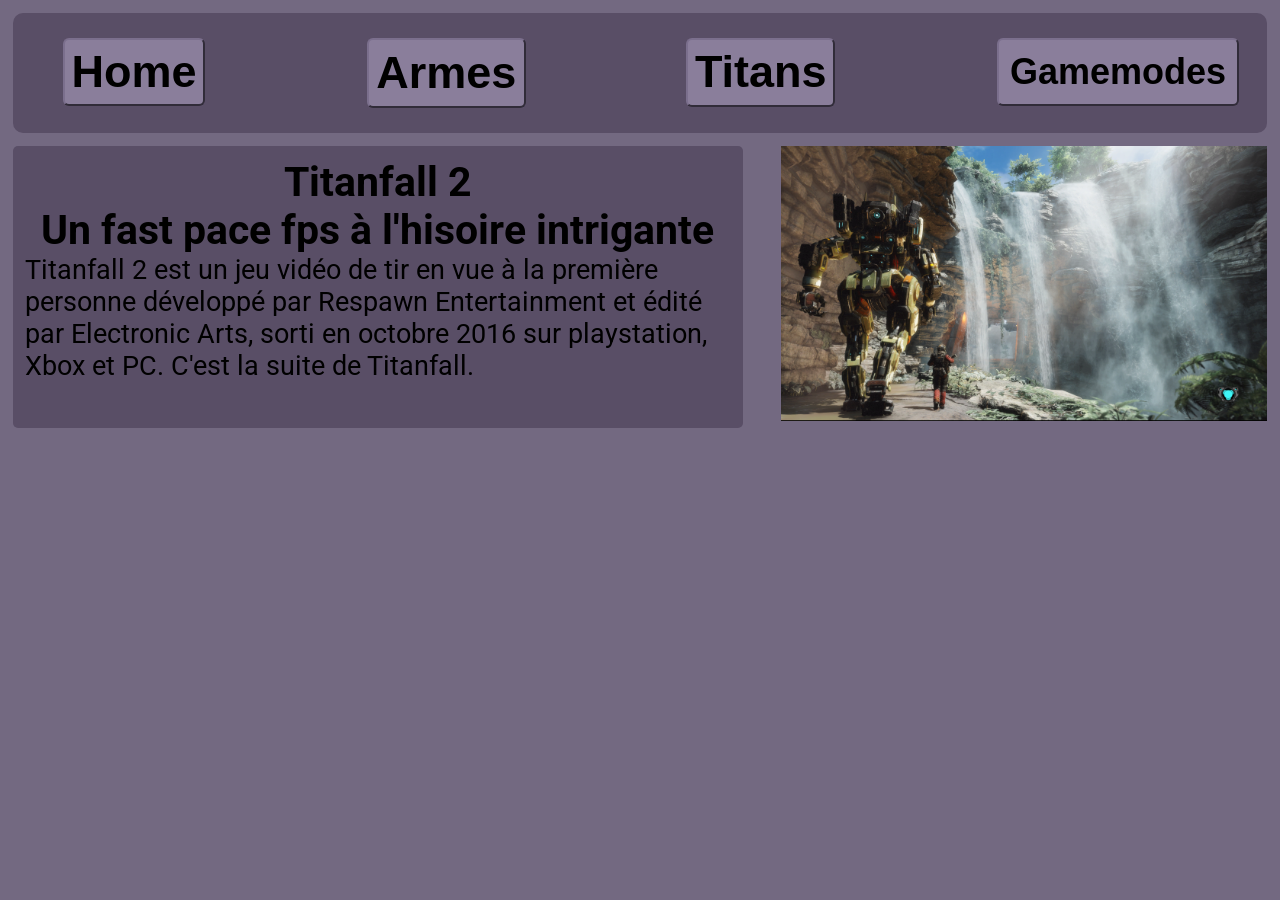
==== index.html @ 4f7cfb52 "Add files via upload" ====
<!doctype html>
<html lang="fr">
    <head>
    <meta charset="UTF-8" />
    <title>Home</title>
    <link rel="preconnect" href="https://fonts.googleapis.com" />
    <link rel="preconnect" href="https://fonts.gstatic.com" crossorigin />
    <link
        href="https://fonts.googleapis.com/css2?family=Roboto:ital,wght@0,100..900;1,100..900&display=swap"
        rel="stylesheet"
    />
    <link rel="stylesheet" href="style.css" />
    
</head>
<body>
    <!--haut de page-->
    <header>
        <a href="index.html"><button>Home</button></a>
        <a href="arme.html"><button>Armes</button></a>
        <a href="titans.html"><button>Titans</button></a>
        <a href="gamemodes.html"><button style="font-size: 4vh">Gamemodes</button></a>
    </header>

    <!-- corp de page -->
    <main>
    <section class="ligne">
        <div class="bloc-1">
            <h1>Titanfall 2</h1>
            <h2>Un fast pace fps à l'hisoire intrigante</h2>
            <p>
                Titanfall 2 est un jeu vidéo de tir en vue à la première personne
                développé par Respawn Entertainment et édité par Electronic Arts,
                sorti en octobre 2016 sur playstation, Xbox et PC. C'est la suite de Titanfall. 
            </p>
        </div>
        <div class="image">
            <img src="images/titanfall.png" alt="" />
        </div>
    </section>
    </main>

    <!-- bas de page -->
    <footer></footer>
</body>
</html>
---- style.css ----
*{
    margin: 0;
    padding: 0;
    box-sizing: border-box;
}

html{
    font-family: 'roboto', sans-serif;
    justify-content: center;
    align-items: center;
    margin-left: 1%;
    width: 98%;
}


h1{
    text-align: center;
}
h2{
    text-align: center;
}

header {
    display: flex;
    justify-content: space-between;
    padding: 2% 4%;
    background-color: rgb(89, 78, 102);
    border-radius: 10px;
    margin-bottom: 1%;
    margin-top: 1%;
}

body{
    background-color: rgb(115, 105, 129);
}

header button{
    
    background-color: rgb(138, 126, 155);
    border-color: rgb(123, 111, 141);
    border-radius: 6px;
    padding: 5%;
    width: auto;

    flex: 1 1 auto;
    min-width: fit-content;

    font-size: 5vh;
    font-weight: 600;
}
header button:hover{
    background-color: rgb(102, 87, 123);
    border-color: rgb(95, 78, 118);
    border-radius: 6px;
}

.bloc-1{
    width: 60%;
    border-radius: 5px;
    background-color: rgb(89, 78, 102);
    padding: 1%;
}

main{
    font-size: 3vh;
}

.ligne{
    display: flex;
    justify-content: space-between;
    gap: 3vw;
    flex: 1 1 auto;
}

.image{
    width: 40%;
}
.image img{
    object-fit: contain;
    height:auto;
    max-width: 100%;
}
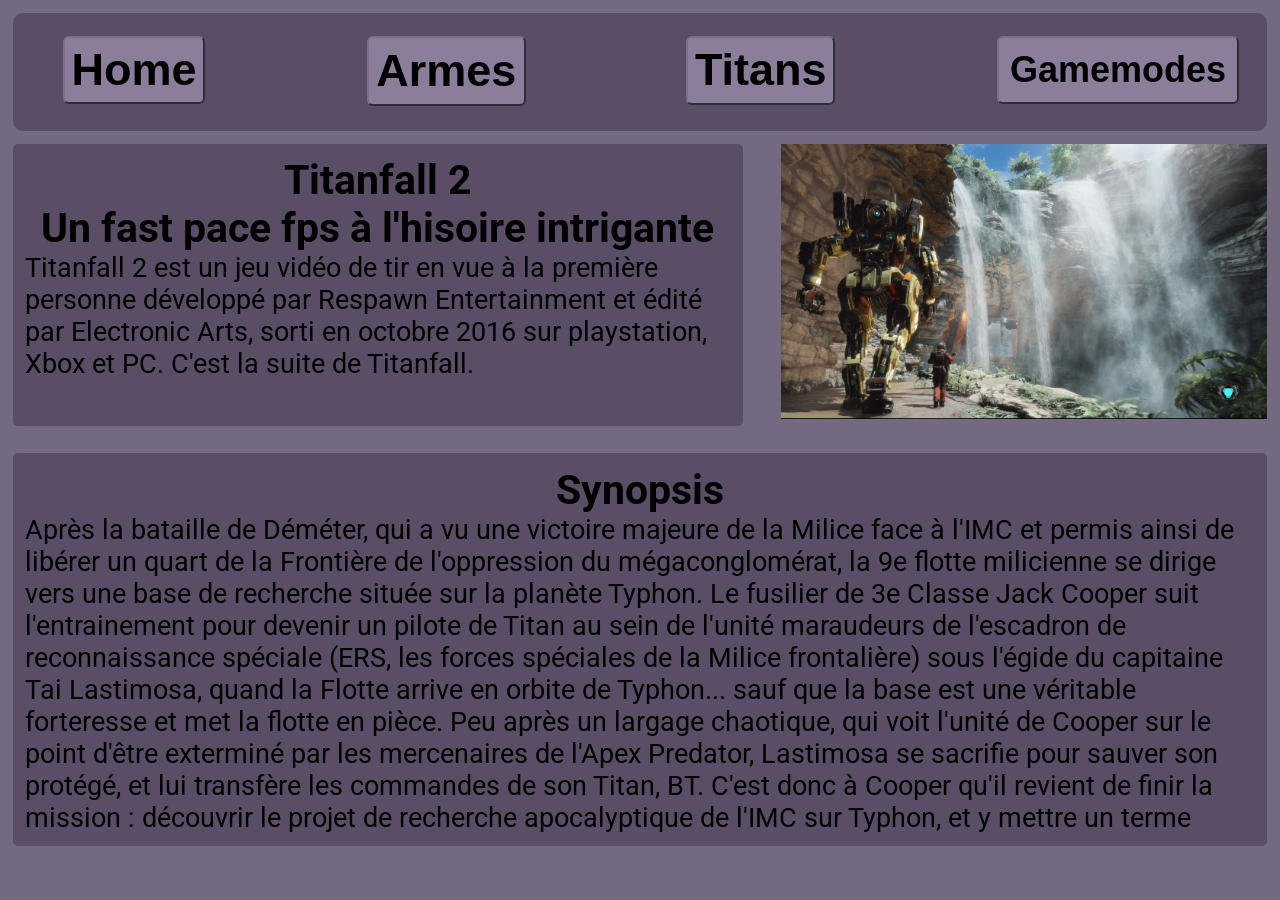
==== commit b41c3067: "a" ====
--- a/index.html
+++ b/index.html
@@ -1,6 +1,6 @@
 <!doctype html>
 <html lang="fr">
-    <head>
+<head>
     <meta charset="UTF-8" />
     <title>Home</title>
     <link rel="preconnect" href="https://fonts.googleapis.com" />
@@ -9,8 +9,11 @@
         href="https://fonts.googleapis.com/css2?family=Roboto:ital,wght@0,100..900;1,100..900&display=swap"
         rel="stylesheet"
     />
+    <meta
+        name="viewport"
+        content="width=device-width,height=device-height, initial-scale=1.0"
+    />
     <link rel="stylesheet" href="style.css" />
-    
 </head>
 <body>
     <!--haut de page-->
@@ -18,25 +21,46 @@
         <a href="index.html"><button>Home</button></a>
         <a href="arme.html"><button>Armes</button></a>
         <a href="titans.html"><button>Titans</button></a>
-        <a href="gamemodes.html"><button style="font-size: 4vh">Gamemodes</button></a>
+        <a href="gamemodes.html"><button id="long">Gamemodes</button></a>
     </header>
 
     <!-- corp de page -->
     <main>
-    <section class="ligne">
-        <div class="bloc-1">
+        <section class="ligne">
+            <div class="bloc-1">
             <h1>Titanfall 2</h1>
             <h2>Un fast pace fps à l'hisoire intrigante</h2>
             <p>
                 Titanfall 2 est un jeu vidéo de tir en vue à la première personne
                 développé par Respawn Entertainment et édité par Electronic Arts,
-                sorti en octobre 2016 sur playstation, Xbox et PC. C'est la suite de Titanfall. 
+                sorti en octobre 2016 sur playstation, Xbox et PC. C'est la suite de
+                Titanfall.
+            </p>
+            </div>
+            <div class="image">
+                <img src="images/titanfall.png" alt="" />
+            </div>
+        </section>
+        <div class="bloc libre">
+            <h2>Synopsis</h2>
+            <p>
+            Après la bataille de Déméter, qui a vu une victoire majeure de la
+            Milice face à l'IMC et permis ainsi de libérer un quart de la
+            Frontière de l'oppression du mégaconglomérat, la 9e flotte milicienne
+            se dirige vers une base de recherche située sur la planète Typhon. Le
+            fusilier de 3e Classe Jack Cooper suit l'entrainement pour devenir un
+            pilote de Titan au sein de l'unité maraudeurs de l'escadron de
+            reconnaissance spéciale (ERS, les forces spéciales de la Milice
+            frontalière) sous l'égide du capitaine Tai Lastimosa, quand la Flotte
+            arrive en orbite de Typhon... sauf que la base est une véritable
+            forteresse et met la flotte en pièce. Peu après un largage chaotique,
+            qui voit l'unité de Cooper sur le point d'être exterminé par les
+            mercenaires de l'Apex Predator, Lastimosa se sacrifie pour sauver son
+            protégé, et lui transfère les commandes de son Titan, BT. C'est donc à
+            Cooper qu'il revient de finir la mission : découvrir le projet de
+            recherche apocalyptique de l'IMC sur Typhon, et y mettre un terme
             </p>
         </div>
-        <div class="image">
-            <img src="images/titanfall.png" alt="" />
-        </div>
-    </section>
     </main>
 
     <!-- bas de page -->
--- a/style.css
+++ b/style.css
@@ -1,22 +1,21 @@
-*{
+* {
     margin: 0;
     padding: 0;
     box-sizing: border-box;
 }
 
-html{
-    font-family: 'roboto', sans-serif;
+html {
+    font-family: "roboto", sans-serif;
     justify-content: center;
     align-items: center;
     margin-left: 1%;
     width: 98%;
 }
 
-
-h1{
+h1 {
     text-align: center;
 }
-h2{
+h2 {
     text-align: center;
 }
 
@@ -30,16 +29,16 @@
     margin-top: 1%;
 }
 
-body{
+body {
     background-color: rgb(115, 105, 129);
 }
 
-header button{
-    
+header button {
     background-color: rgb(138, 126, 155);
     border-color: rgb(123, 111, 141);
     border-radius: 6px;
     padding: 5%;
+    margin-top: -2px;
     width: auto;
 
     flex: 1 1 auto;
@@ -48,35 +47,95 @@
     font-size: 5vh;
     font-weight: 600;
 }
-header button:hover{
+header button:hover {
     background-color: rgb(102, 87, 123);
     border-color: rgb(95, 78, 118);
     border-radius: 6px;
 }
 
-.bloc-1{
+#long{
+    font-size: 4vh;
+}
+
+main {
+    font-size: 3vh;
+}
+.bloc {
+    margin-top: 3vh;
+    width: 100%;
+    border-radius: 5px;
+    background-color: rgb(89, 78, 102);
+    padding: 1%;
+}
+
+.ligne {
+    display: flex;
+    justify-content: space-between;
+    gap: 3vw;
+    flex: 1 1 auto;
+}
+
+.bloc-1 {
     width: 60%;
     border-radius: 5px;
     background-color: rgb(89, 78, 102);
     padding: 1%;
 }
 
-main{
-    font-size: 3vh;
+.image {
+    width: 40%;
+}
+.image img {
+    object-fit: contain;
+    height: auto;
+    max-width: 100%;
 }
 
-.ligne{
-    display: flex;
-    justify-content: space-between;
-    gap: 3vw;
-    flex: 1 1 auto;
+@media screen and (max-width: 780px) {
+    .ligne {
+        display: flex;
+        justify-content: space-between;
+        flex-wrap: wrap;
+        gap: 2vw;
+    }
+
+    .image {
+        width: 70%;
+        margin-left: 15%;
+    }
+    .image img {
+        object-fit: contain;
+        height: auto;
+        max-width: 100%;
+    }
+    .bloc-1 {
+        width: 100%;
+        border-radius: 5px;
+        background-color: rgb(89, 78, 102);
+        padding: 1%;
+    }
+    header button {
+        background-color: rgb(138, 126, 155);
+        border-color: rgb(123, 111, 141);
+        border-radius: 6px;
+        padding: 5%;
+        margin-top: -2px;
+        width: auto;
+
+        flex: 1 1 auto;
+        min-width: fit-content;
+
+        font-size: 3vh;
+        font-weight: 600;
+    }
+    header button:hover {
+        background-color: rgb(102, 87, 123);
+        border-color: rgb(95, 78, 118);
+        border-radius: 6px;
 }
 
-.image{
-    width: 40%;
+    #long{
+        font-size: 2vh;
+    }
+
 }
-.image img{
-    object-fit: contain;
-    height:auto;
-    max-width: 100%;
-}
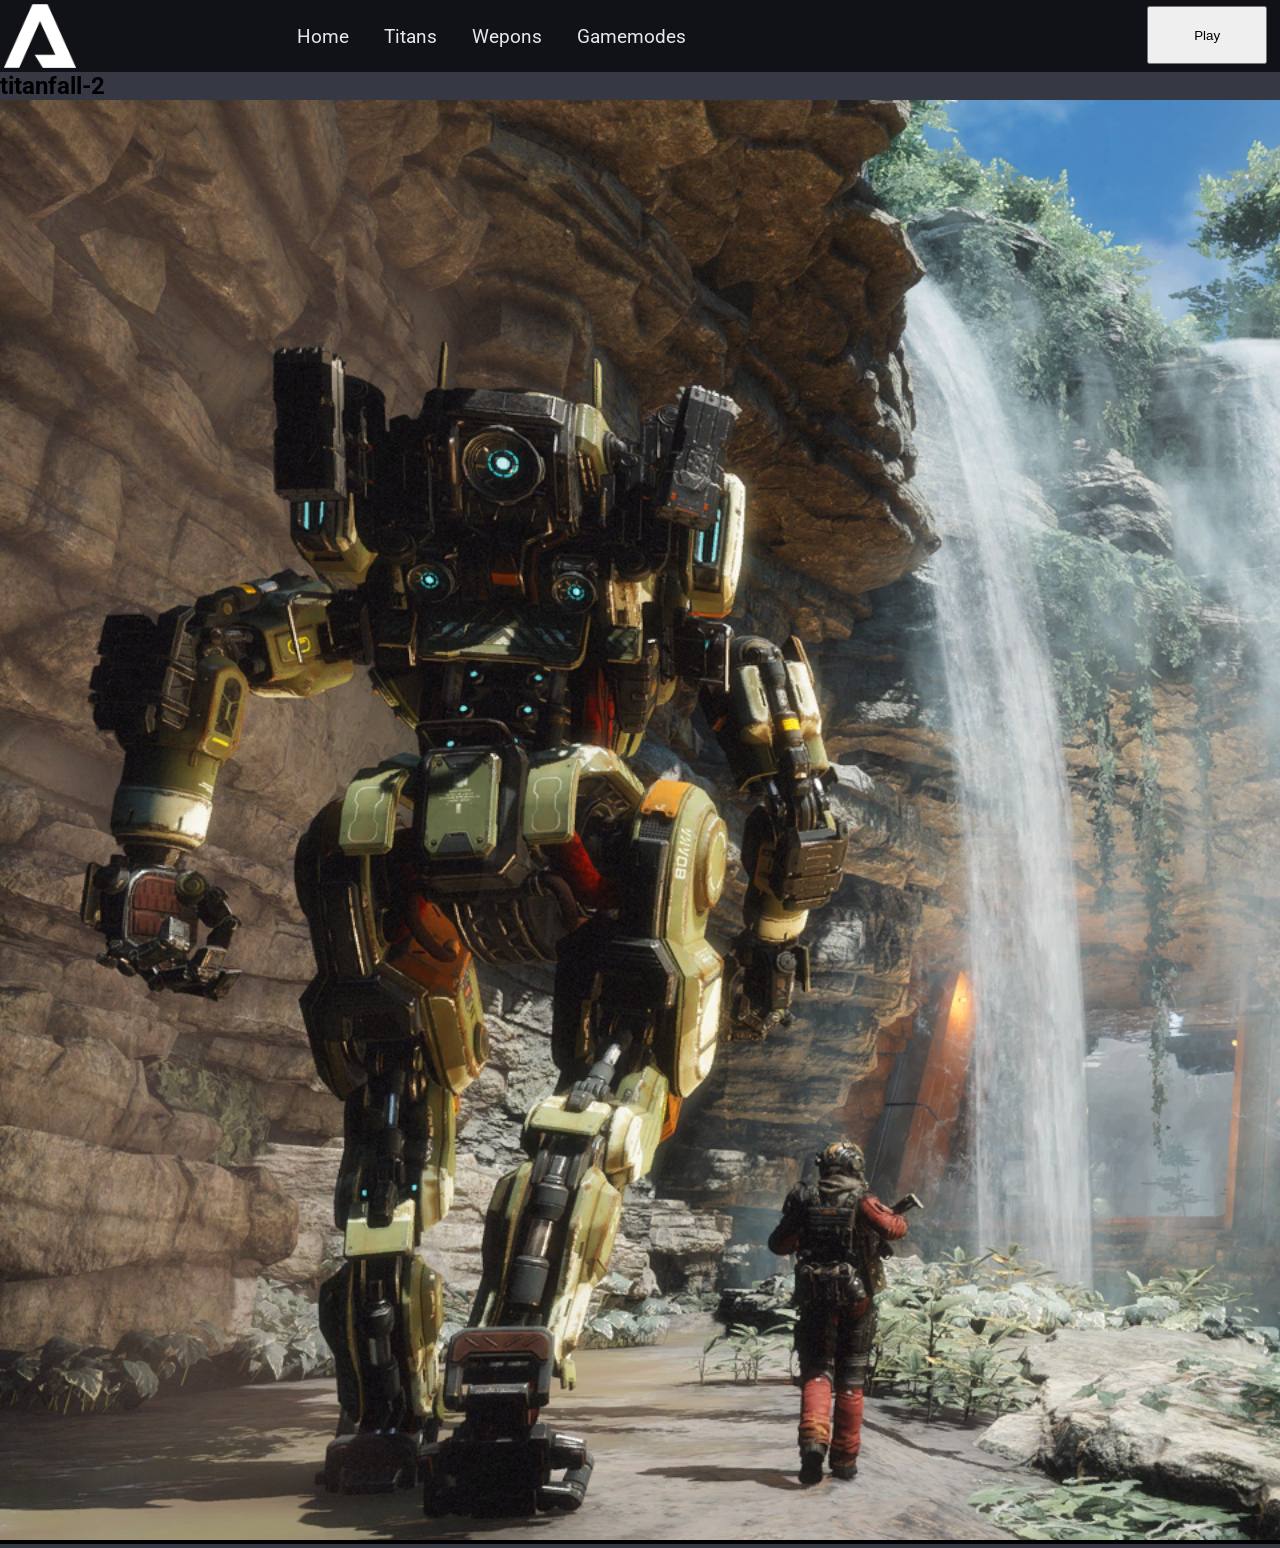
==== commit 22e00c83: "-" ====
--- a/index.html
+++ b/index.html
@@ -18,52 +18,31 @@
 <body>
     <!--haut de page-->
     <header>
-        <a href="index.html"><button>Home</button></a>
-        <a href="arme.html"><button>Armes</button></a>
-        <a href="titans.html"><button>Titans</button></a>
-        <a href="gamemodes.html"><button id="long">Gamemodes</button></a>
+        <a href="https://www.ea.com/fr/games/titanfall/titanfall-2" target="_blank"><img src="images/logo_titanfall2.png" alt=""></a>
+        <div class="liens">
+            <a href="index.html">Home</a>
+            <a href="titans.html">Titans</a>
+            <a href="arme.html">Wepons</a>
+            <a href="gamemodes.html">Gamemodes</a>
+        </div>
+        <a href="https://www.ea.com/fr/games/titanfall/titanfall-2" target="_blank"></a><button>Play</button>
     </header>
 
     <!-- corp de page -->
     <main>
-        <section class="ligne">
-            <div class="bloc-1">
-            <h1>Titanfall 2</h1>
-            <h2>Un fast pace fps à l'hisoire intrigante</h2>
-            <p>
-                Titanfall 2 est un jeu vidéo de tir en vue à la première personne
-                développé par Respawn Entertainment et édité par Electronic Arts,
-                sorti en octobre 2016 sur playstation, Xbox et PC. C'est la suite de
-                Titanfall.
-            </p>
-            </div>
-            <div class="image">
-                <img src="images/titanfall.png" alt="" />
+        <section class="Section-1">
+            <div class="container-1">
+                <div class="text">
+                    <h1>titanfall-2</h1>
+                </div>
+                <img src="images/titanfall.png" alt="BT et jack">
             </div>
         </section>
-        <div class="bloc libre">
-            <h2>Synopsis</h2>
-            <p>
-            Après la bataille de Déméter, qui a vu une victoire majeure de la
-            Milice face à l'IMC et permis ainsi de libérer un quart de la
-            Frontière de l'oppression du mégaconglomérat, la 9e flotte milicienne
-            se dirige vers une base de recherche située sur la planète Typhon. Le
-            fusilier de 3e Classe Jack Cooper suit l'entrainement pour devenir un
-            pilote de Titan au sein de l'unité maraudeurs de l'escadron de
-            reconnaissance spéciale (ERS, les forces spéciales de la Milice
-            frontalière) sous l'égide du capitaine Tai Lastimosa, quand la Flotte
-            arrive en orbite de Typhon... sauf que la base est une véritable
-            forteresse et met la flotte en pièce. Peu après un largage chaotique,
-            qui voit l'unité de Cooper sur le point d'être exterminé par les
-            mercenaires de l'Apex Predator, Lastimosa se sacrifie pour sauver son
-            protégé, et lui transfère les commandes de son Titan, BT. C'est donc à
-            Cooper qu'il revient de finir la mission : découvrir le projet de
-            recherche apocalyptique de l'IMC sur Typhon, et y mettre un terme
-            </p>
-        </div>
     </main>
 
     <!-- bas de page -->
-    <footer></footer>
+    <footer>
+
+    </footer>
 </body>
 </html>
--- a/style.css
+++ b/style.css
@@ -3,139 +3,44 @@
     padding: 0;
     box-sizing: border-box;
 }
-
-html {
-    font-family: "roboto", sans-serif;
-    justify-content: center;
-    align-items: center;
-    margin-left: 1%;
-    width: 98%;
+:root{
+    --fond-clair: #8991a6;
+    --fond-sombre: #363943;
+    --fond : #111217;
 }
 
-h1 {
-    text-align: center;
+body{
+    font-family: 'roboto', 'arial';
+    width: 100%;
 }
-h2 {
-    text-align: center;
+header{
+    display: flex;
+    background-color: var(--fond);
+    justify-content: space-between;
+    height: 72px;
+}
+header img{
+    margin: 5% 0 0 5%;
+    height: 90%;
+}
+header button{
+    width: 120px;
+    height: 80%;
+    margin: .5% 1%;
+}
+.liens{
+    display: flex;
+    justify-content: space-between;
+    gap: 35px;
+    margin: auto 0;
+    font-size: larger;
+}
+.liens a{
+    text-decoration: none;
+    color: rgb(231, 231, 231);
 }
 
-header {
-    display: flex;
-    justify-content: space-between;
-    padding: 2% 4%;
-    background-color: rgb(89, 78, 102);
-    border-radius: 10px;
-    margin-bottom: 1%;
-    margin-top: 1%;
+body{
+    background-color: var(--fond-sombre);
 }
 
-body {
-    background-color: rgb(115, 105, 129);
-}
-
-header button {
-    background-color: rgb(138, 126, 155);
-    border-color: rgb(123, 111, 141);
-    border-radius: 6px;
-    padding: 5%;
-    margin-top: -2px;
-    width: auto;
-
-    flex: 1 1 auto;
-    min-width: fit-content;
-
-    font-size: 5vh;
-    font-weight: 600;
-}
-header button:hover {
-    background-color: rgb(102, 87, 123);
-    border-color: rgb(95, 78, 118);
-    border-radius: 6px;
-}
-
-#long{
-    font-size: 4vh;
-}
-
-main {
-    font-size: 3vh;
-}
-.bloc {
-    margin-top: 3vh;
-    width: 100%;
-    border-radius: 5px;
-    background-color: rgb(89, 78, 102);
-    padding: 1%;
-}
-
-.ligne {
-    display: flex;
-    justify-content: space-between;
-    gap: 3vw;
-    flex: 1 1 auto;
-}
-
-.bloc-1 {
-    width: 60%;
-    border-radius: 5px;
-    background-color: rgb(89, 78, 102);
-    padding: 1%;
-}
-
-.image {
-    width: 40%;
-}
-.image img {
-    object-fit: contain;
-    height: auto;
-    max-width: 100%;
-}
-
-@media screen and (max-width: 780px) {
-    .ligne {
-        display: flex;
-        justify-content: space-between;
-        flex-wrap: wrap;
-        gap: 2vw;
-    }
-
-    .image {
-        width: 70%;
-        margin-left: 15%;
-    }
-    .image img {
-        object-fit: contain;
-        height: auto;
-        max-width: 100%;
-    }
-    .bloc-1 {
-        width: 100%;
-        border-radius: 5px;
-        background-color: rgb(89, 78, 102);
-        padding: 1%;
-    }
-    header button {
-        background-color: rgb(138, 126, 155);
-        border-color: rgb(123, 111, 141);
-        border-radius: 6px;
-        padding: 5%;
-        margin-top: -2px;
-        width: auto;
-
-        flex: 1 1 auto;
-        min-width: fit-content;
-
-        font-size: 3vh;
-        font-weight: 600;
-    }
-    header button:hover {
-        background-color: rgb(102, 87, 123);
-        border-color: rgb(95, 78, 118);
-        border-radius: 6px;
-}
-
-    #long{
-        font-size: 2vh;
-    }
-
-}
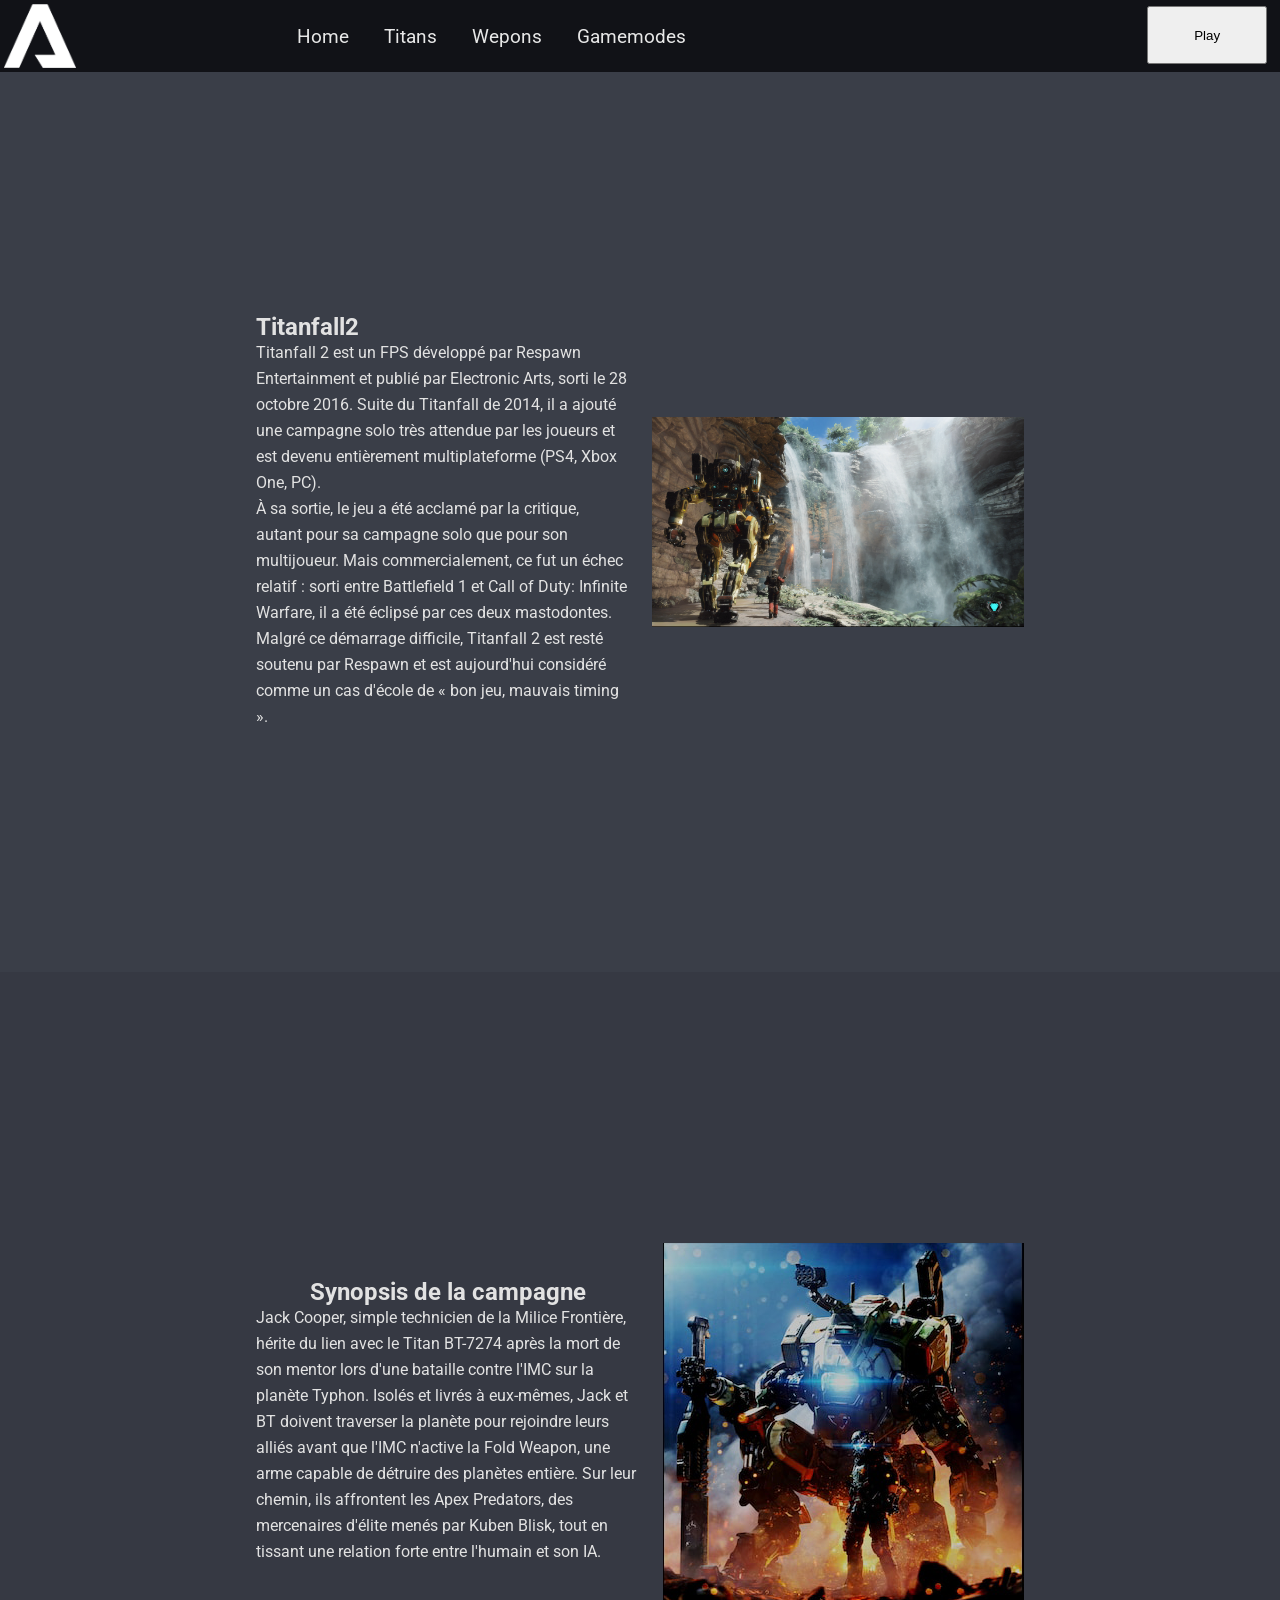
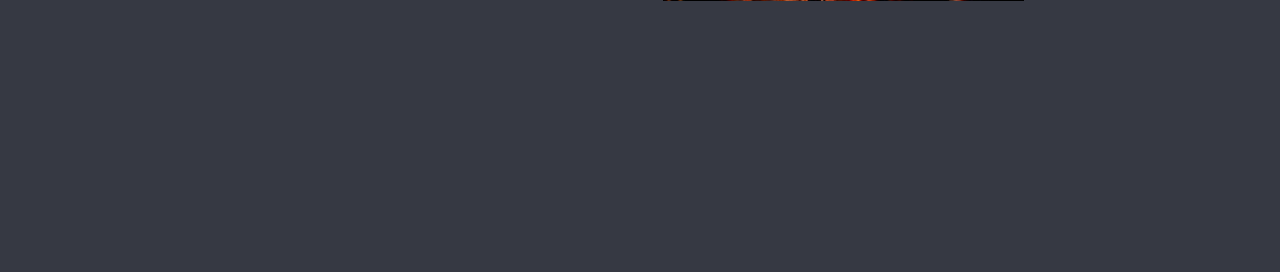
==== commit c2768e33: "a" ====
--- a/index.html
+++ b/index.html
@@ -1,48 +1,91 @@
 <!doctype html>
 <html lang="fr">
-<head>
+  <head>
     <meta charset="UTF-8" />
     <title>Home</title>
     <link rel="preconnect" href="https://fonts.googleapis.com" />
     <link rel="preconnect" href="https://fonts.gstatic.com" crossorigin />
     <link
-        href="https://fonts.googleapis.com/css2?family=Roboto:ital,wght@0,100..900;1,100..900&display=swap"
-        rel="stylesheet"
+      href="https://fonts.googleapis.com/css2?family=Roboto:ital,wght@0,100..900;1,100..900&display=swap"
+      rel="stylesheet"
     />
     <meta
-        name="viewport"
-        content="width=device-width,height=device-height, initial-scale=1.0"
+      name="viewport"
+      content="width=device-width,height=device-height, initial-scale=1.0"
     />
     <link rel="stylesheet" href="style.css" />
-</head>
-<body>
+  </head>
+  <body>
     <!--haut de page-->
     <header>
-        <a href="https://www.ea.com/fr/games/titanfall/titanfall-2" target="_blank"><img src="images/logo_titanfall2.png" alt=""></a>
-        <div class="liens">
-            <a href="index.html">Home</a>
-            <a href="titans.html">Titans</a>
-            <a href="arme.html">Wepons</a>
-            <a href="gamemodes.html">Gamemodes</a>
-        </div>
-        <a href="https://www.ea.com/fr/games/titanfall/titanfall-2" target="_blank"></a><button>Play</button>
+      <a
+        href="https://www.ea.com/fr/games/titanfall/titanfall-2"
+        target="_blank"
+        ><img src="images/logo_titanfall2.png" alt=""
+      /></a>
+      <div class="liens">
+        <a href="index.html">Home</a>
+        <a href="titans.html">Titans</a>
+        <a href="arme.html">Wepons</a>
+        <a href="gamemodes.html">Gamemodes</a>
+      </div>
+      <a
+        href="https://www.ea.com/fr/games/titanfall/titanfall-2"
+        target="_blank"
+      ></a
+      ><button>Play</button>
     </header>
 
     <!-- corp de page -->
     <main>
-        <section class="Section-1">
-            <div class="container-1">
-                <div class="text">
-                    <h1>titanfall-2</h1>
-                </div>
-                <img src="images/titanfall.png" alt="BT et jack">
-            </div>
-        </section>
+      <section class="section-1">
+        <div class="container-1">
+          <div class="text">
+            <h1>Titanfall2</h1>
+            <p>
+              Titanfall 2 est un FPS développé par Respawn Entertainment et
+              publié par Electronic Arts, sorti le 28 octobre 2016. Suite du
+              Titanfall de 2014, il a ajouté une campagne solo très attendue par
+              les joueurs et est devenu entièrement multiplateforme (PS4, Xbox
+              One, PC). <br />
+
+              À sa sortie, le jeu a été acclamé par la critique, autant pour sa
+              campagne solo que pour son multijoueur. Mais commercialement, ce
+              fut un échec relatif : sorti entre Battlefield 1 et Call of Duty:
+              Infinite Warfare, il a été éclipsé par ces deux mastodontes.
+              Malgré ce démarrage difficile, Titanfall 2 est resté soutenu par
+              Respawn et est aujourd'hui considéré comme un cas d'école de « bon
+              jeu, mauvais timing ».
+            </p>
+          </div>
+          <div class="img">
+            <img src="images/titanfall.png" alt="BT et jack" />
+          </div>
+        </div>
+      </section>
+
+      <section class="section">
+        <div class="container">
+          <div class="text">
+            <h1>Synopsis de la campagne</h1>
+            <p>
+              Jack Cooper, simple technicien de la Milice Frontière, hérite du
+              lien avec le Titan BT-7274 après la mort de son mentor lors d'une
+              bataille contre l'IMC sur la planète Typhon. Isolés et livrés à
+              eux-mêmes, Jack et BT doivent traverser la planète pour rejoindre
+              leurs alliés avant que l'IMC n'active la Fold Weapon, une arme
+              capable de détruire des planètes
+              entière. Sur leur chemin, ils affrontent les Apex Predators, des
+              mercenaires d'élite menés par Kuben Blisk, tout en tissant une
+              relation forte entre l'humain et son IA.
+            </p>
+          </div>
+          <img src="images/jack et bt.png" alt="BT et jack">
+        </div>
+      </section>
     </main>
 
     <!-- bas de page -->
-    <footer>
-
-    </footer>
-</body>
-</html>
+    <footer></footer>
+  </body>
+</html>
--- a/style.css
+++ b/style.css
@@ -4,7 +4,7 @@
     box-sizing: border-box;
 }
 :root{
-    --fond-clair: #8991a6;
+    --fond-clair: #3a3e48;
     --fond-sombre: #363943;
     --fond : #111217;
 }
@@ -44,3 +44,46 @@
     background-color: var(--fond-sombre);
 }
 
+.section-1{
+    background-color: var(--fond-clair);
+}
+.container-1{
+    display: flex;
+    justify-content: space-between;
+    align-items: center;
+    width: 60%;
+    height: 100vh;
+    margin: 0 auto;
+    gap: 24px;
+}
+.container-1 .img{
+    width: 50%;
+}
+.container-1 .img img{
+    max-width: 100%;
+    display: block;
+}
+.text{
+    width: 50%;
+    color: rgb(226, 226, 226);
+    line-height: 26px;
+}
+
+.ection{
+    background-color: var(--fond-sombre);
+}
+.container{
+    display: flex;
+    justify-content: space-between;
+    align-items: center;
+    width: 60%;
+    height: 100vh;
+    margin: 0 auto;
+    gap: 24px;
+}
+.container h1{
+    text-align: center;
+}
+.container .text{
+    width: 70s;
+}
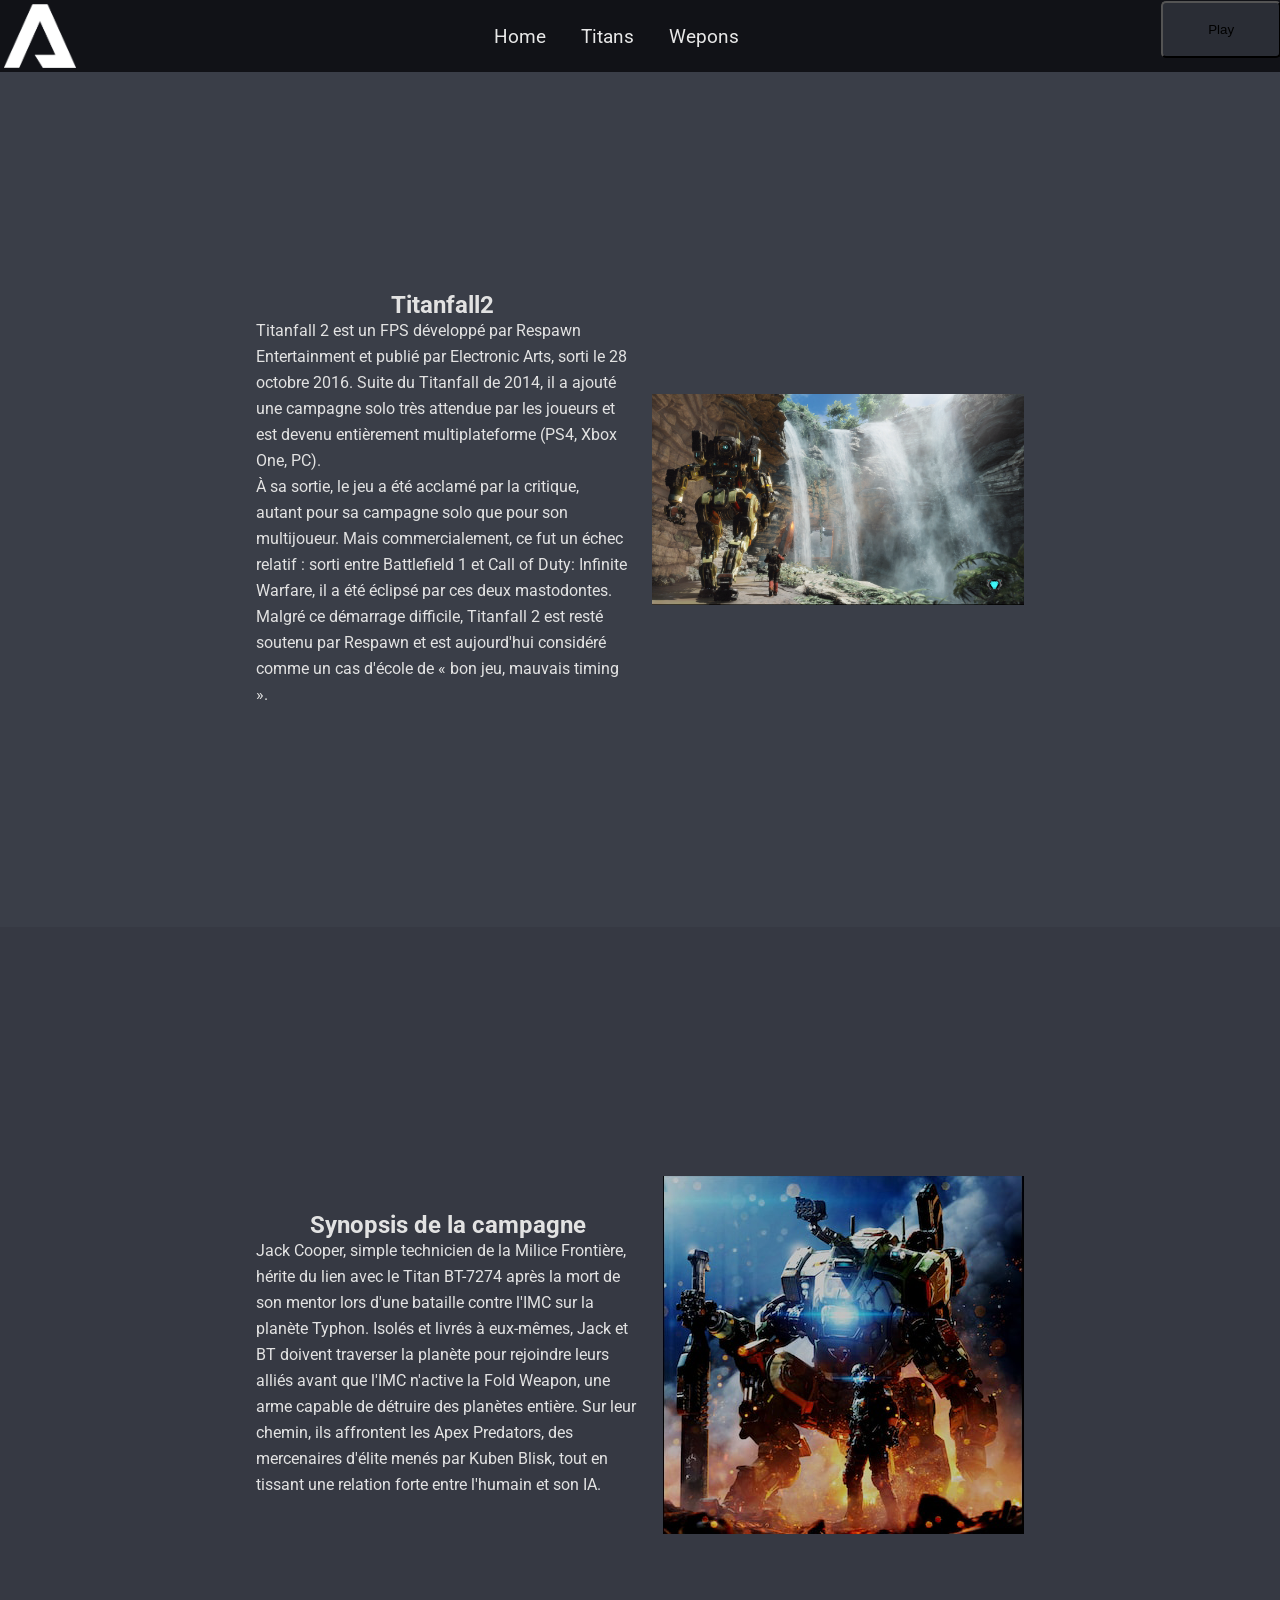
==== commit 7d0bf165: "-" ====
--- a/index.html
+++ b/index.html
@@ -27,13 +27,14 @@
         <a href="index.html">Home</a>
         <a href="titans.html">Titans</a>
         <a href="arme.html">Wepons</a>
-        <a href="gamemodes.html">Gamemodes</a>
+
       </div>
       <a
         href="https://www.ea.com/fr/games/titanfall/titanfall-2"
         target="_blank"
-      ></a
-      ><button>Play</button>
+      >
+      <button>Play</button>
+      </a>
     </header>
 
     <!-- corp de page -->
--- a/style.css
+++ b/style.css
@@ -1,89 +1,220 @@
 * {
+  margin: 0;
+  padding: 0;
+  box-sizing: border-box;
+}
+:root {
+  --fond-clair: #3a3e48;
+  --fond-sombre: #363943;
+  --fond: #111217;
+  --ring-track: rgba(255, 255, 255, 0.18);
+  --ring-fill: #ffffff;
+  --text: #ffffff;
+  --label: rgba(255, 255, 255, 0.75);
+}
+
+body {
+  font-family: "roboto", "arial";
+  width: 100%;
+}
+header {
+  display: flex;
+  background-color: var(--fond);
+  justify-content: space-between;
+  height: 72px;
+}
+header img {
+  margin: 5% 0 0 5%;
+  height: 90%;
+}
+header button {
+  width: 120px;
+  height: 80%;
+  margin: 0.5% 1%;
+  background-color: #2a2d35;
+  box-shadow: #23252c;
+  border-radius: 5px;
+}
+header button:hover {
+  background-color: var(--fond-clair);
+  box-shadow: var(--fond-sombre);
+}
+.liens {
+  display: flex;
+  justify-content: space-between;
+  gap: 35px;
+  margin: auto 0;
+  font-size: larger;
+}
+.liens a {
+  text-decoration: none;
+  color: rgb(231, 231, 231);
+}
+
+body {
+  background-color: var(--fond-sombre);
+}
+
+.section-1 {
+  background-color: var(--fond-clair);
+}
+.container-1 {
+  display: flex;
+  justify-content: space-between;
+  align-items: center;
+  width: 60%;
+  height: 95vh;
+  margin: 0 auto;
+  gap: 24px;
+}
+.container-1 .img {
+  width: 50%;
+}
+.container-1 .img img {
+  max-width: 100%;
+  display: block;
+}
+.text {
+  width: 50%;
+  color: rgb(226, 226, 226);
+  line-height: 26px;
+}
+
+.container {
+  display: flex;
+  justify-content: space-between;
+  align-items: center;
+  width: 60%;
+  height: 95vh;
+  margin: 0 auto;
+  gap: 24px;
+}
+.container h1 {
+  text-align: center;
+}
+.container .text {
+  width: 100%;
+}
+
+h1 {
+  color: rgb(226, 226, 226);
+  text-align: center;
+  margin: 50px 0;
+}
+.container-h {
+  width: 70%;
+}
+.container-h .text {
+  width: 100%;
+}
+
+/* gestiion de l'affichage de l'ensemble des stats de l'arm */
+.stats-bar {
+  display: flex;
+  justify-content: space-between;
+  gap: 2.5rem;
+  flex-wrap: wrap;
+  padding: 2rem;
+}
+
+.stat {
+  display: flex;
+  flex-direction: column;
+  align-items: center;
+  gap: 0.6rem;
+}
+.ring {
+  --pct: 50; 
+  --size: 84px;
+  --thickness: 6px;
+  width: var(--size);
+  height: var(--size);
+  border-radius: 50%;
+  background: conic-gradient(
+    var(--ring-fill) calc(var(--pct) * 1%),
+    var(--ring-track) 0
+  );
+  -webkit-mask: radial-gradient(farthest-side, transparent calc(100% - var(--thickness) - 2px), #000 calc(100% - var(--thickness)));
+          mask: radial-gradient(farthest-side, transparent calc(100% - var(--thickness) - 2px), #000 calc(100% - var(--thickness)));
+}
+
+.ring-wrap {
+  position: relative;
+  width: 84px;
+  height: 84px;
+}
+
+.ring-value {
+  position: absolute;
+  inset: 0;
+  display: flex;
+  align-items: center;
+  justify-content: center;
+  font-size: 1.3rem;
+  font-weight: 600;
+  color: var(--text);
+  font-variant-numeric: tabular-nums;
+}
+
+.stat-label {
+  font-size: 0.72rem;
+  letter-spacing: 0.06em;
+  color: var(--label);
+  text-transform: uppercase;
+}
+
+
+.stat.plain .ring-value-standalone {
+  font-size: 2rem;
+  font-weight: 300;
+  color: var(--text);
+  line-height: 1;
+  height: 84px;
+  display: flex;
+  align-items: center;
+}
+.section-1 h1{
     margin: 0;
-    padding: 0;
-    box-sizing: border-box;
-}
-:root{
-    --fond-clair: #3a3e48;
-    --fond-sombre: #363943;
-    --fond : #111217;
-}
-
-body{
-    font-family: 'roboto', 'arial';
-    width: 100%;
-}
-header{
-    display: flex;
-    background-color: var(--fond);
-    justify-content: space-between;
-    height: 72px;
-}
-header img{
-    margin: 5% 0 0 5%;
-    height: 90%;
-}
-header button{
-    width: 120px;
-    height: 80%;
-    margin: .5% 1%;
-}
-.liens{
-    display: flex;
-    justify-content: space-between;
-    gap: 35px;
-    margin: auto 0;
-    font-size: larger;
-}
-.liens a{
-    text-decoration: none;
-    color: rgb(231, 231, 231);
-}
-
-body{
-    background-color: var(--fond-sombre);
-}
-
-.section-1{
-    background-color: var(--fond-clair);
-}
-.container-1{
-    display: flex;
-    justify-content: space-between;
-    align-items: center;
-    width: 60%;
-    height: 100vh;
-    margin: 0 auto;
-    gap: 24px;
-}
-.container-1 .img{
-    width: 50%;
-}
-.container-1 .img img{
-    max-width: 100%;
-    display: block;
-}
-.text{
-    width: 50%;
-    color: rgb(226, 226, 226);
-    line-height: 26px;
-}
-
-.ection{
-    background-color: var(--fond-sombre);
-}
-.container{
-    display: flex;
-    justify-content: space-between;
-    align-items: center;
-    width: 60%;
-    height: 100vh;
-    margin: 0 auto;
-    gap: 24px;
-}
-.container h1{
-    text-align: center;
-}
-.container .text{
-    width: 70s;
+}
+.section h1{
+    margin: 0;
+}
+
+
+/*
+affichage/désafichage lors du passage sur l'icone
+*/
+
+.titan-kit {
+  display: grid;
+  grid-template-columns: repeat(2, auto);
+  gap: 12px;
+}
+
+.icon-slot {
+  position: relative;
+  display: inline-block;
+}
+
+.icon-slot img {
+  width: 64px;
+  height: 64px;
+  border-radius: 4px;
+}
+
+.hover-text {
+  display: none;
+  position: absolute;
+  left: 74px;
+  top: 0;
+  color: white;
+  white-space: nowrap;
+  background: rgba(0, 0, 0, 0.7);
+  padding: 4px 8px;
+  border-radius: 4px;
+  z-index: 10;
+}
+
+.icon-slot:hover .hover-text {
+  display: block;
 }
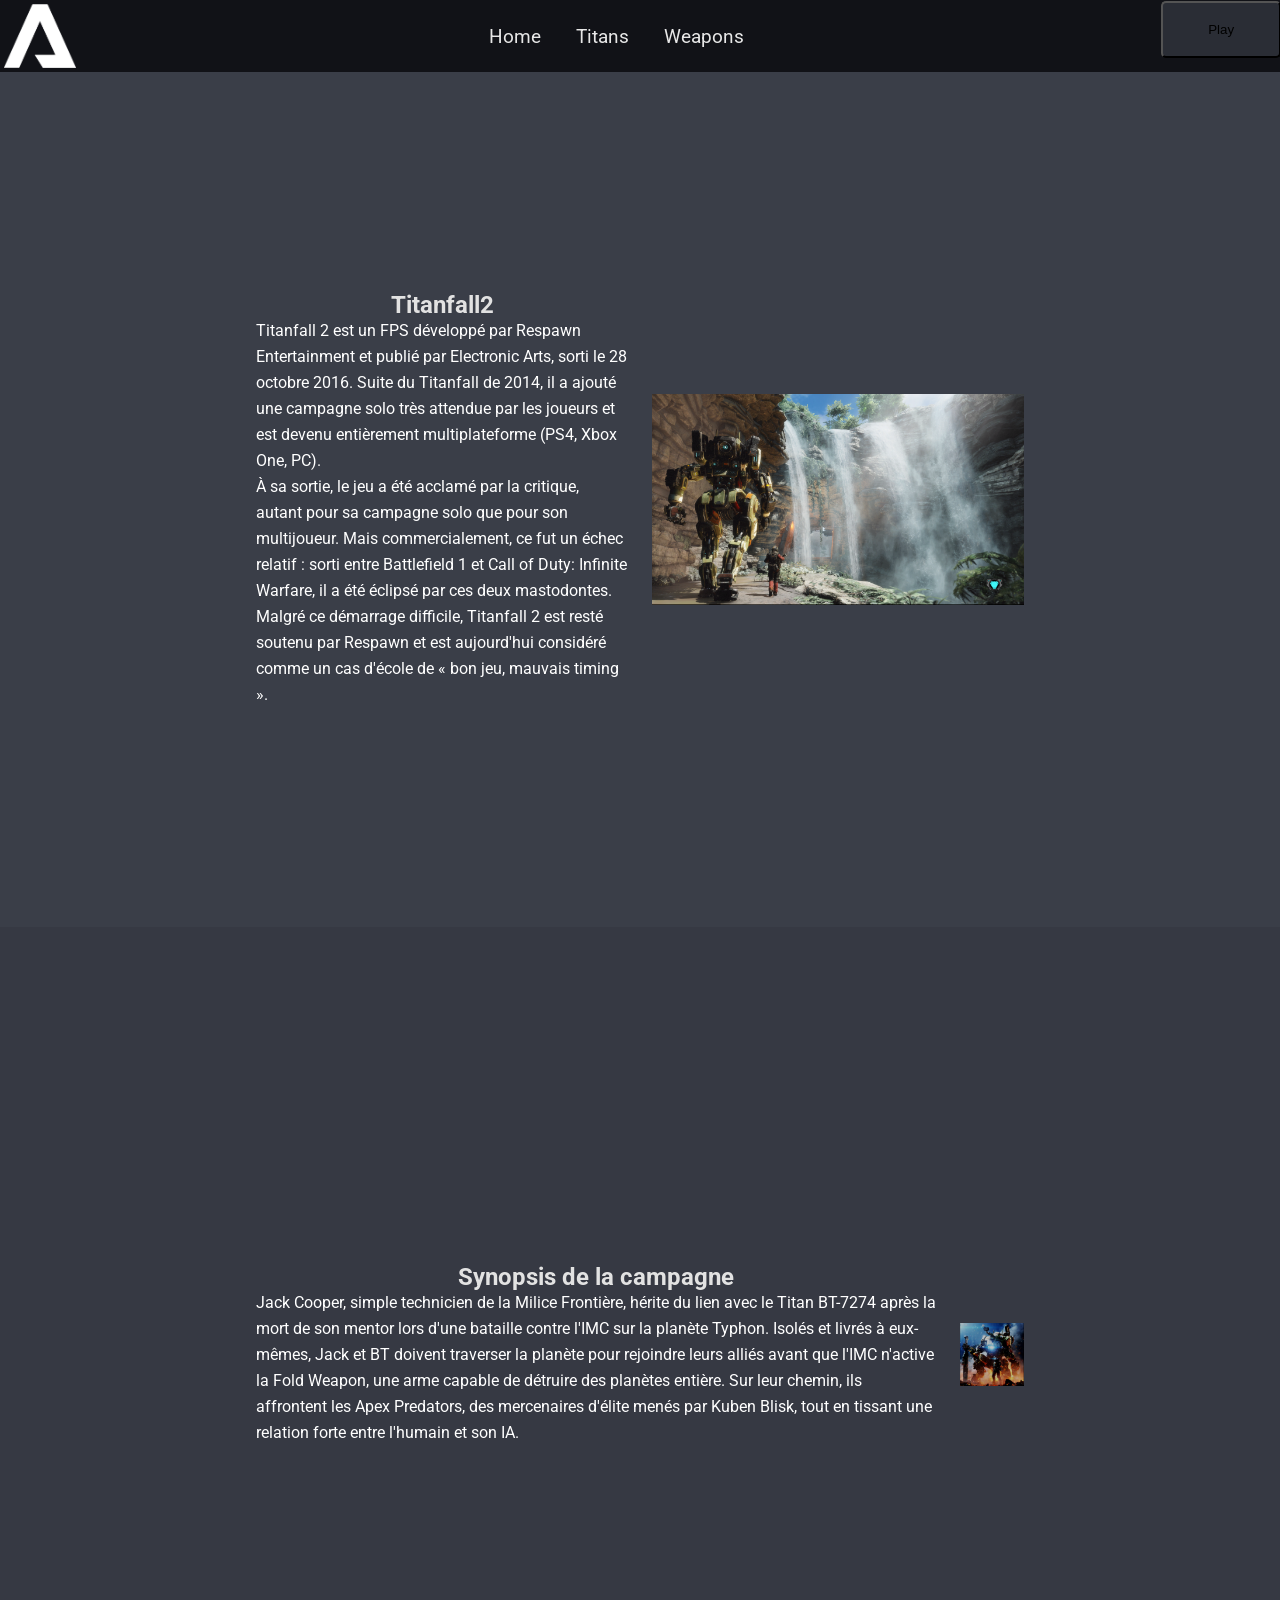
==== commit dd685b9b: "." ====
--- a/index.html
+++ b/index.html
@@ -26,7 +26,7 @@
       <div class="liens">
         <a href="index.html">Home</a>
         <a href="titans.html">Titans</a>
-        <a href="arme.html">Wepons</a>
+        <a href="arme.html">Weapons</a>
 
       </div>
       <a
--- a/style.css
+++ b/style.css
@@ -1,8 +1,11 @@
+/* Reset global et normalisation des éléments de base */
 * {
   margin: 0;
   padding: 0;
   box-sizing: border-box;
 }
+
+/* Palette et variables du thème de l'application */
 :root {
   --fond-clair: #3a3e48;
   --fond-sombre: #363943;
@@ -11,22 +14,29 @@
   --ring-fill: #ffffff;
   --text: #ffffff;
   --label: rgba(255, 255, 255, 0.75);
-}
-
+  --width: 70%;
+}
+
+/* Styles généraux du corps de la page */
 body {
   font-family: "roboto", "arial";
   width: 100%;
-}
+  background-color: var(--fond-sombre);
+}
+
+/* En-tête et navigation principale */
 header {
   display: flex;
   background-color: var(--fond);
   justify-content: space-between;
   height: 72px;
 }
+
 header img {
   margin: 5% 0 0 5%;
   height: 90%;
 }
+
 header button {
   width: 120px;
   height: 80%;
@@ -35,10 +45,12 @@
   box-shadow: #23252c;
   border-radius: 5px;
 }
+
 header button:hover {
   background-color: var(--fond-clair);
   box-shadow: var(--fond-sombre);
 }
+
 .liens {
   display: flex;
   justify-content: space-between;
@@ -46,18 +58,17 @@
   margin: auto 0;
   font-size: larger;
 }
+
 .liens a {
   text-decoration: none;
   color: rgb(231, 231, 231);
 }
 
-body {
-  background-color: var(--fond-sombre);
-}
-
+/* Section d'introduction et blocs de contenu */
 .section-1 {
   background-color: var(--fond-clair);
 }
+
 .container-1 {
   display: flex;
   justify-content: space-between;
@@ -67,13 +78,16 @@
   margin: 0 auto;
   gap: 24px;
 }
+
 .container-1 .img {
   width: 50%;
 }
+
 .container-1 .img img {
   max-width: 100%;
   display: block;
 }
+
 .text {
   width: 50%;
   color: rgb(226, 226, 226);
@@ -89,9 +103,11 @@
   margin: 0 auto;
   gap: 24px;
 }
+
 .container h1 {
   text-align: center;
 }
+
 .container .text {
   width: 100%;
 }
@@ -101,14 +117,21 @@
   text-align: center;
   margin: 50px 0;
 }
+
 .container-h {
   width: 70%;
-}
+  margin-right: 70px;
+}
+
+.container img {
+  width: 64px;
+}
+
 .container-h .text {
   width: 100%;
 }
 
-/* gestiion de l'affichage de l'ensemble des stats de l'arm */
+/* Gestion de l'affichage de l'ensemble des statistiques de l'arme */
 .stats-bar {
   display: flex;
   justify-content: space-between;
@@ -123,8 +146,10 @@
   align-items: center;
   gap: 0.6rem;
 }
+
+/* Anneau circulaire utilisé pour représenter un pourcentage */
 .ring {
-  --pct: 50; 
+  --pct: 50;
   --size: 84px;
   --thickness: 6px;
   width: var(--size);
@@ -135,7 +160,7 @@
     var(--ring-track) 0
   );
   -webkit-mask: radial-gradient(farthest-side, transparent calc(100% - var(--thickness) - 2px), #000 calc(100% - var(--thickness)));
-          mask: radial-gradient(farthest-side, transparent calc(100% - var(--thickness) - 2px), #000 calc(100% - var(--thickness)));
+  mask: radial-gradient(farthest-side, transparent calc(100% - var(--thickness) - 2px), #000 calc(100% - var(--thickness)));
 }
 
 .ring-wrap {
@@ -163,7 +188,6 @@
   text-transform: uppercase;
 }
 
-
 .stat.plain .ring-value-standalone {
   font-size: 2rem;
   font-weight: 300;
@@ -173,48 +197,225 @@
   display: flex;
   align-items: center;
 }
-.section-1 h1{
-    margin: 0;
-}
-.section h1{
-    margin: 0;
-}
-
-
-/*
-affichage/désafichage lors du passage sur l'icone
-*/
-
+
+.section-1 h1 {
+  margin: 0;
+}
+
+.section h1 {
+  margin: 0;
+}
+
+/* Affichage et masquage des descriptions au survol des icônes */
 .titan-kit {
   display: grid;
-  grid-template-columns: repeat(2, auto);
-  gap: 12px;
-}
-
-.icon-slot {
-  position: relative;
-  display: inline-block;
+  grid-template-columns: repeat(2, 64px) auto;
+  grid-template-rows: repeat(3, 64px);
+  gap: 8px 40px;
 }
 
 .icon-slot img {
   width: 64px;
   height: 64px;
   border-radius: 4px;
-}
-
-.hover-text {
+  cursor: pointer;
+}
+
+/* Placement des 6 icônes dans la grille de gauche */
+#icon-1 { grid-column: 1; grid-row: 1; }
+#icon-2 { grid-column: 2; grid-row: 1; }
+#icon-3 { grid-column: 1; grid-row: 2; }
+#icon-4 { grid-column: 2; grid-row: 2; }
+#icon-5 { grid-column: 1; grid-row: 3; }
+#icon-6 { grid-column: 2; grid-row: 3; }
+
+/* Boîte d'informations située à droite de la grille */
+.info-box {
+  grid-column: 3;
+  grid-row: 1 / span 3;
+  position: relative;
+  min-width: 240px;
+}
+
+.info-text {
   display: none;
   position: absolute;
-  left: 74px;
   top: 0;
+  left: 0;
+  margin: 0;
   color: white;
-  white-space: nowrap;
-  background: rgba(0, 0, 0, 0.7);
-  padding: 4px 8px;
-  border-radius: 4px;
-  z-index: 10;
-}
-
-.icon-slot:hover .hover-text {
+  font-size: 1vw;
+}
+
+/* Affiche le texte correspondant au survol de l'icône correspondante */
+#icon-1:hover ~ .info-box #text-1,
+#icon-2:hover ~ .info-box #text-2,
+#icon-3:hover ~ .info-box #text-3,
+#icon-4:hover ~ .info-box #text-4,
+#icon-5:hover ~ .info-box #text-5,
+#icon-6:hover ~ .info-box #text-6 {
   display: block;
+}
+
+p {
+  color: white;
+}
+
+.container-h h1 {
+  margin-top: 50px;
+}
+
+/* Grille des optimisations de noyau */
+.core-kit {
+  display: grid;
+  grid-template-columns: repeat(2, 64px) auto;
+  grid-template-rows: repeat(2, 64px);
+  gap: 8px 40px;
+}
+
+/* Placement des 3 icônes dans la grille de gauche pour les optimisations de noyau */
+[id$="icon-1"] { grid-column: 1; grid-row: 1; }
+[id$="icon-2"] { grid-column: 2; grid-row: 1; }
+[id$="icon-3"] { grid-column: 1; grid-row: 2; }
+
+/* Boîte d'information située à droite de la grille */
+.core-kit .info-box {
+  grid-column: 3;
+  grid-row: 1 / span 2;
+  position: relative;
+  min-width: 240px;
+}
+
+.core-kit .info-text {
+  display: none;
+  position: absolute;
+  top: 0;
+  left: 0;
+  margin: 0;
+  color: white;
+  font-size: 1vw;
+}
+
+/* Affiche le texte correspondant au survol des icônes des optimisations de noyau */
+#core-icon-1:hover ~ .info-box #core-text-1,
+#core-icon-2:hover ~ .info-box #core-text-2,
+#core-icon-3:hover ~ .info-box #core-text-3,
+#core2-icon-1:hover ~ .info-box #core2-text-1,
+#core2-icon-2:hover ~ .info-box #core2-text-2,
+#core2-icon-3:hover ~ .info-box #core2-text-3,
+#core3-icon-1:hover ~ .info-box #core3-text-1,
+#core3-icon-2:hover ~ .info-box #core3-text-2,
+#core3-icon-3:hover ~ .info-box #core3-text-3 {
+  display: block;
+}
+
+/* Adaptation aux écrans plus petits */
+@media (max-width: 1200px) {
+  header {
+    height: auto;
+    min-height: 64px;
+    align-items: center;
+    padding: 0.5rem;
+  }
+
+  header img {
+    margin: 0;
+    max-width: 120px;
+    height: auto;
+  }
+
+  header button {
+    width: 90px;
+    height: 40px;
+    margin: 0;
+  }
+
+  .liens {
+    gap: 12px;
+    font-size: 0.9rem;
+    flex-wrap: wrap;
+    justify-content: center;
+  }
+
+  .container-1,
+  .container {
+    width: 90%;
+    height: auto;
+    min-height: 0;
+    padding: 3rem 0;
+    flex-direction: column;
+    gap: 2rem;
+  }
+
+  .container-1 .img,
+  .text,
+  .container .text {
+    width: 100%;
+  }
+
+  .container-1 .img {
+    order: -1;
+  }
+
+  h1 {
+    margin: 2rem 0;
+    font-size: 1.8rem;
+  }
+
+  .container-h {
+    width: 90%;
+    margin: 0 auto;
+  }
+
+  .stats-bar {
+    justify-content: center;
+    gap: 1.5rem;
+    padding: 1.5rem 0;
+  }
+
+  .titan-kit,
+  .core-kit {
+    grid-template-columns: repeat(2, 64px);
+    grid-template-rows: auto;
+    justify-content: center;
+    gap: 8px 20px;
+  }
+
+  .info-box,
+  .core-kit .info-box {
+    grid-column: 1 / -1;
+    grid-row: auto;
+    min-width: 0;
+    min-height: 80px;
+    width: 100%;
+    margin-top: 1rem;
+  }
+
+  .info-text,
+  .core-kit .info-text {
+    font-size: 0.9rem;
+  }
+}
+
+@media (max-width: 480px) {
+  header {
+    flex-wrap: wrap;
+    justify-content: center;
+    gap: 0.5rem;
+  }
+
+  .liens {
+    order: 3;
+    width: 100%;
+  }
+
+  .container-1,
+  .container {
+    width: 92%;
+    padding: 2rem 0;
+  }
+
+  .text {
+    line-height: 1.6;
+  }
 }
